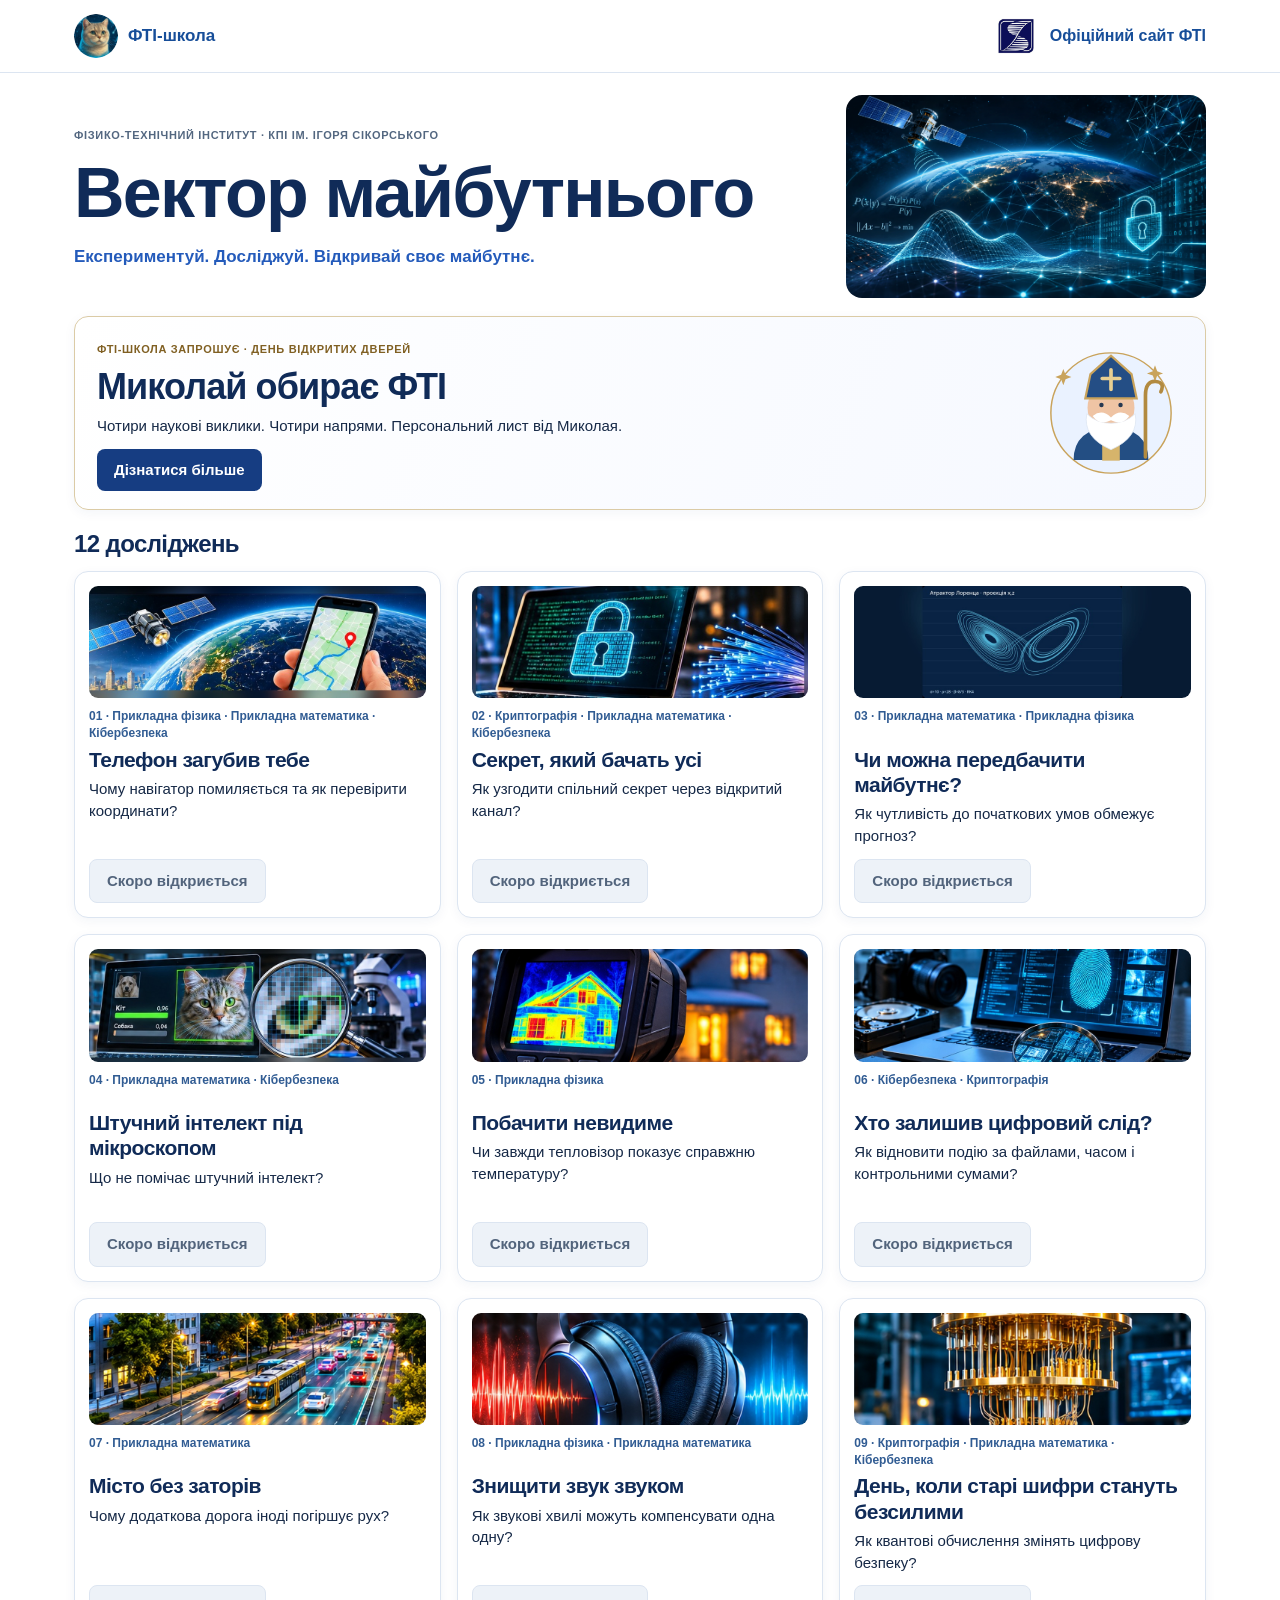
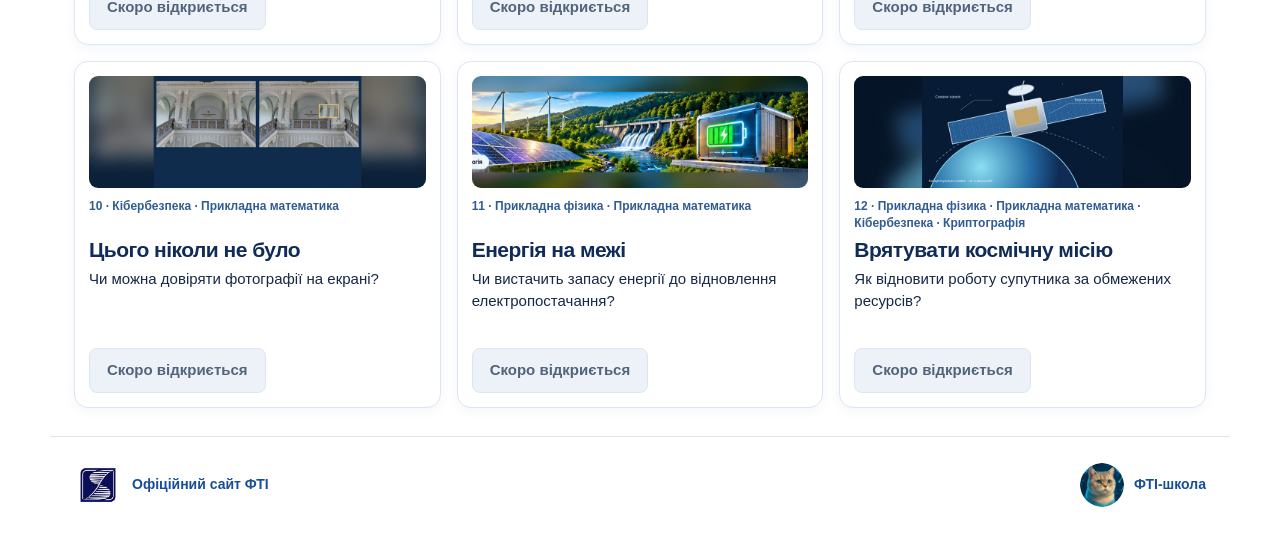
==== index.html @ 828499d8 "Add files via upload" ====
<!DOCTYPE html>

<html lang="uk"><head><meta charset="utf-8"/><meta content="width=device-width,initial-scale=1" name="viewport"/><title>ФТІ. Вектор майбутнього</title><link href="images/logo.jpg" rel="icon"/><style>*{box-sizing:border-box}html{scroll-behavior:smooth}body{margin:0;background:#fff;color:#152846;font:16px/1.65 "Segoe UI",Arial,sans-serif}img{display:block;max-width:100%;height:auto}main,header>div,footer{max-width:1180px;margin:auto;padding:24px}header{border-bottom:1px solid #dce5f1;background:#fff}header>div{display:flex;align-items:center;gap:14px;padding-block:12px}header img{width:52px;height:52px;object-fit:contain}header strong{font-size:17px}header a:last-child{margin-left:auto}a{color:#174e99;text-underline-offset:3px}h1,h2{line-height:1.2;letter-spacing:-.025em;color:#102b58}h1{font-size:clamp(32px,4.3vw,52px);margin:12px 0 18px}h2{font-size:24px;margin:0 0 12px}p{margin:8px 0 16px}small,.muted{color:#536780}small{font-size:11px;letter-spacing:.06em;font-weight:700}.hero{display:grid;grid-template-columns:minmax(0,1fr) minmax(0,1.15fr);align-items:center;gap:30px;padding:30px 0 42px}.hero>img{width:100%;max-height:310px;object-fit:cover;border-radius:16px}.hero p{font-size:19px}.hero strong{display:block;color:#245bbb;font-size:17px}.cards{display:grid;grid-template-columns:repeat(3,minmax(0,1fr));gap:20px}.card,section,details{border:1px solid #dce5f1;border-radius:14px;padding:22px;margin:20px 0;background:#fff}.card{margin:0;display:flex;flex-direction:column;min-width:0;box-shadow:0 4px 18px #173b7010}.card img{width:100%;height:145px;object-fit:cover;border-radius:9px}.card h2{font-size:21px}.card p{font-size:15px}.card a{margin-top:auto;align-self:flex-start}.btn,button{display:inline-block;background:#163d82;color:white;border:0;border-radius:8px;padding:10px 17px;text-decoration:none;font:600 15px/1.5 "Segoe UI",Arial,sans-serif;cursor:pointer}.btn:hover,button:hover{background:#245bbb}button:focus-visible,a:focus-visible,input:focus-visible,textarea:focus-visible{outline:3px solid #00a4d4;outline-offset:3px}label{display:block;margin:12px 0}input[type=range]{width:100%;accent-color:#245bbb}textarea{width:100%;min-height:100px;font:inherit;border:1px solid #9aadc6;border-radius:8px;padding:10px}canvas{display:block;width:100%;height:260px;background:#f2f7fc;border-radius:8px}#pix{image-rendering:pixelated;max-width:256px;height:auto}[hidden]{display:none!important}.value{font-size:2rem;font-weight:700;color:#164e99}summary{cursor:pointer;font-weight:700}.tag,.card .tag{font-size:12px;font-weight:650;color:#315c93;margin-top:12px}.closed{color:#64748b}.photo{width:100%;max-width:650px;max-height:250px;object-fit:cover;border-radius:12px}footer{border-top:1px solid #dce5f1;font-size:14px}table{border-collapse:collapse;font-size:14px;overflow-wrap:anywhere}th,td{padding:8px;border-bottom:1px solid #dce5f1}main:has(#hyp){max-width:920px}@media(max-width:850px){.cards{grid-template-columns:repeat(2,minmax(0,1fr))}.hero{gap:20px}}@media(max-width:560px){.hero,.cards{grid-template-columns:1fr}.hero{padding:15px 0 25px}.hero>img{max-height:220px}.card img{height:150px}main,footer{padding:16px}header>div{padding:10px 16px;flex-wrap:wrap}header img{width:42px;height:42px}header a:last-child{margin-left:0;font-size:13px}section,details,.card{padding:16px}h2{font-size:21px}}header>div,footer{display:flex;align-items:center;justify-content:space-between;gap:16px;flex-wrap:wrap}.brand,.official{display:flex;align-items:center;gap:10px;text-decoration:none;font-weight:650}.brand img,.official img{width:48px;height:48px;object-fit:contain;border-radius:8px}.hero{grid-template-columns:minmax(0,1.5fr) minmax(0,1fr)}.hero>img{max-width:420px;max-height:240px;object-fit:contain;justify-self:end}.directions{display:flex;flex-wrap:wrap;gap:8px;margin:18px 0}.directions span{border:1px solid #c8d9f0;background:#eef5ff;color:#163d82;padding:7px 13px;border-radius:9px;font-weight:650;font-size:14px}.card img{height:180px;object-fit:contain;background:#f5f8fc}.card .tag{letter-spacing:0;line-height:1.5}.card h2{margin-top:6px}@media(max-width:560px){.hero{grid-template-columns:1fr}.hero>img{justify-self:center;max-height:200px}.brand img,.official img{width:38px;height:38px}.official{font-size:13px}.card img{height:170px}}.brand img{width:44px;height:44px;object-fit:cover;border-radius:50%;flex-shrink:0}.hero h1{font-size:clamp(38px,5.8vw,70px);line-height:1.08;margin:14px 0 22px}.hero{grid-template-columns:minmax(0,1.7fr) minmax(0,1fr)}.hero>img{max-width:360px;max-height:225px}@media(max-width:560px){.hero{grid-template-columns:1fr}.hero h1{font-size:42px}.brand img{width:36px;height:36px}}
main{padding-top:10px;padding-bottom:28px}.hero{padding:12px 0 18px;gap:22px}.hero h1{margin:8px 0 12px}.hero+ h2{margin:0 0 12px}.cards{gap:16px;align-items:stretch;grid-auto-rows:1fr}.card{padding:14px;gap:0;display:flex;flex-direction:column}.card img{width:100%;height:auto;aspect-ratio:3/1;object-fit:cover;display:block;background:#eef4fb;border-radius:9px}.card .tag{margin:10px 0 5px;line-height:1.4;min-height:2.8em}.card h2{margin:0 0 6px;line-height:1.2}.card p:not(.tag){margin:0 0 12px;line-height:1.45}.card .btn{margin-top:auto}.card{box-shadow:0 3px 12px #173b700d}@media(max-width:560px){main{padding:12px 16px 20px}.hero{padding:8px 0 16px;gap:12px}.cards{grid-auto-rows:auto;gap:12px}.card img{height:auto;aspect-ratio:3/1}.card .tag{min-height:0}.card{padding:12px}.hero h1{margin:6px 0 10px}}
 .invitation{display:grid;grid-template-columns:minmax(0,1fr) 145px;align-items:center;gap:16px;margin:0 0 20px;padding:18px 22px;border:1px solid #dbcba6;border-radius:14px;background:linear-gradient(110deg,#fff,#f5f8ff);box-shadow:0 3px 12px #173b700d}.invitation h2{font-size:clamp(25px,3.5vw,36px);margin:4px 0 6px}.invitation p{margin:0 0 10px;font-size:15px}.invitation small{color:#806023}.invitation img{width:140px;height:132px;object-fit:contain;justify-self:center}.upcoming{background:#edf2f8;color:#52647c;border:1px solid #dce5f1;cursor:default;align-self:flex-start}.upcoming:hover{background:#edf2f8}.card .upcoming{margin-top:auto}@media(max-width:560px){.invitation{grid-template-columns:minmax(0,1fr) 82px;padding:14px;gap:8px}.invitation img{width:82px;height:90px}.invitation h2{font-size:25px}.invitation p{font-size:14px}}</style></head><body><header><div><a class="brand" href="https://t.me/iptschool"><img alt="Котик ФТІ-школи" src="images/fti-cat-avatar.png"/><strong>ФТІ-школа</strong></a><a class="official" href="https://ipt.kpi.ua"><img alt="" src="images/logo.jpg"/>Офіційний сайт ФТІ</a></div></header><main><div class="hero"><div><small>ФІЗИКО-ТЕХНІЧНИЙ ІНСТИТУТ · КПІ ІМ. ІГОРЯ СІКОРСЬКОГО</small><h1>Вектор майбутнього</h1><strong>Експериментуй. Досліджуй. Відкривай своє майбутнє.</strong></div><img alt="Наукові технології" src="images/hero.png"/></div><section aria-labelledby="invite-title" class="invitation"><div><small>ФТІ-ШКОЛА ЗАПРОШУЄ · ДЕНЬ ВІДКРИТИХ ДВЕРЕЙ</small><h2 id="invite-title">Миколай обирає ФТІ</h2><p>Чотири наукові виклики. Чотири напрями. Персональний лист від Миколая.</p><a class="btn" href="open-day/">Дізнатися більше</a></div><img alt="Святий Миколай" src="open-day/images/nicholas.svg"/></section><h2>12 досліджень</h2><div class="cards"><article class="card"><img alt="Телефон загубив тебе" height="300" loading="lazy" src="images/cards/01.jpg" width="900"/><p class="tag">01 · Прикладна фізика · Прикладна математика · Кібербезпека</p><h2>Телефон загубив тебе</h2><p>Чому навігатор помиляється та як перевірити координати?</p><span aria-disabled="true" class="btn upcoming">Скоро відкриється</span></article><article class="card"><img alt="Секрет, який бачать усі" height="300" loading="lazy" src="images/cards/02.jpg" width="900"/><p class="tag">02 · Криптографія · Прикладна математика · Кібербезпека</p><h2>Секрет, який бачать усі</h2><p>Як узгодити спільний секрет через відкритий канал?</p><span aria-disabled="true" class="btn upcoming">Скоро відкриється</span></article><article class="card"><img alt="Чи можна передбачити майбутнє?" height="300" loading="lazy" src="images/cards/03.jpg" width="900"/><p class="tag">03 · Прикладна математика · Прикладна фізика</p><h2>Чи можна передбачити майбутнє?</h2><p>Як чутливість до початкових умов обмежує прогноз?</p><span aria-disabled="true" class="btn upcoming">Скоро відкриється</span></article><article class="card"><img alt="Штучний інтелект під мікроскопом" height="300" loading="lazy" src="images/cards/04.jpg" width="900"/><p class="tag">04 · Прикладна математика · Кібербезпека</p><h2>Штучний інтелект під мікроскопом</h2><p>Що не помічає штучний інтелект?</p><span aria-disabled="true" class="btn upcoming">Скоро відкриється</span></article><article class="card"><img alt="Побачити невидиме" height="300" loading="lazy" src="images/cards/05.jpg" width="900"/><p class="tag">05 · Прикладна фізика</p><h2>Побачити невидиме</h2><p>Чи завжди тепловізор показує справжню температуру?</p><span aria-disabled="true" class="btn upcoming">Скоро відкриється</span></article><article class="card"><img alt="Хто залишив цифровий слід?" height="300" loading="lazy" src="images/cards/06.jpg" width="900"/><p class="tag">06 · Кібербезпека · Криптографія</p><h2>Хто залишив цифровий слід?</h2><p>Як відновити подію за файлами, часом і контрольними сумами?</p><span aria-disabled="true" class="btn upcoming">Скоро відкриється</span></article><article class="card"><img alt="Місто без заторів" height="300" loading="lazy" src="images/cards/07.jpg" width="900"/><p class="tag">07 · Прикладна математика</p><h2>Місто без заторів</h2><p>Чому додаткова дорога іноді погіршує рух?</p><span aria-disabled="true" class="btn upcoming">Скоро відкриється</span></article><article class="card"><img alt="Знищити звук звуком" height="300" loading="lazy" src="images/cards/08.jpg" width="900"/><p class="tag">08 · Прикладна фізика · Прикладна математика</p><h2>Знищити звук звуком</h2><p>Як звукові хвилі можуть компенсувати одна одну?</p><span aria-disabled="true" class="btn upcoming">Скоро відкриється</span></article><article class="card"><img alt="День, коли старі шифри стануть безсилими" height="300" loading="lazy" src="images/cards/09.jpg" width="900"/><p class="tag">09 · Криптографія · Прикладна математика · Кібербезпека</p><h2>День, коли старі шифри стануть безсилими</h2><p>Як квантові обчислення змінять цифрову безпеку?</p><span aria-disabled="true" class="btn upcoming">Скоро відкриється</span></article><article class="card"><img alt="Цього ніколи не було" height="300" loading="lazy" src="images/cards/10.jpg" width="900"/><p class="tag">10 · Кібербезпека · Прикладна математика</p><h2>Цього ніколи не було</h2><p>Чи можна довіряти фотографії на екрані?</p><span aria-disabled="true" class="btn upcoming">Скоро відкриється</span></article><article class="card"><img alt="Енергія на межі" height="300" loading="lazy" src="images/cards/11.jpg" width="900"/><p class="tag">11 · Прикладна фізика · Прикладна математика</p><h2>Енергія на межі</h2><p>Чи вистачить запасу енергії до відновлення електропостачання?</p><span aria-disabled="true" class="btn upcoming">Скоро відкриється</span></article><article class="card"><img alt="Врятувати космічну місію" height="300" loading="lazy" src="images/cards/12.jpg" width="900"/><p class="tag">12 · Прикладна фізика · Прикладна математика · Кібербезпека · Криптографія</p><h2>Врятувати космічну місію</h2><p>Як відновити роботу супутника за обмежених ресурсів?</p><span aria-disabled="true" class="btn upcoming">Скоро відкриється</span></article></div></main><footer><a class="official" href="https://ipt.kpi.ua"><img alt="" src="images/logo.jpg"/>Офіційний сайт ФТІ</a><a class="brand" href="https://t.me/iptschool"><img alt="Котик ФТІ-школи" src="images/fti-cat-avatar.png"/>ФТІ-школа</a></footer></body></html>
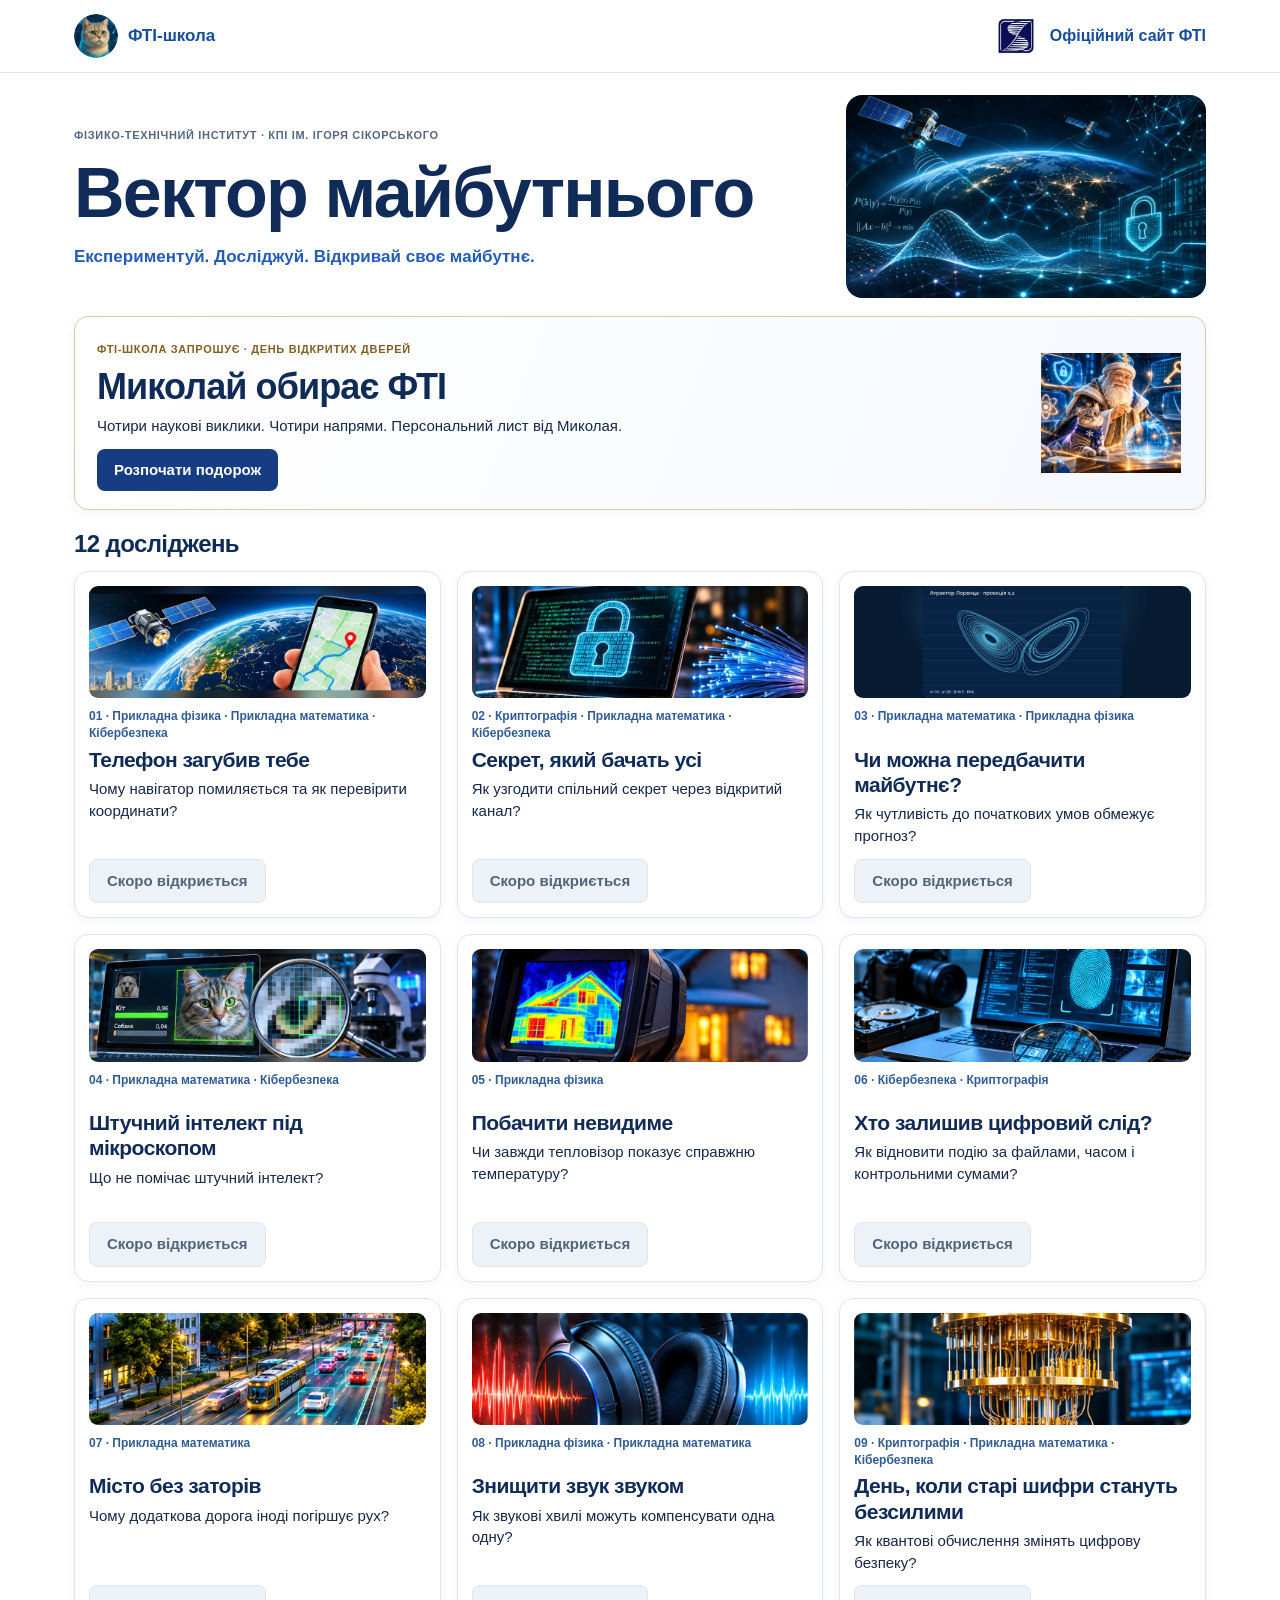
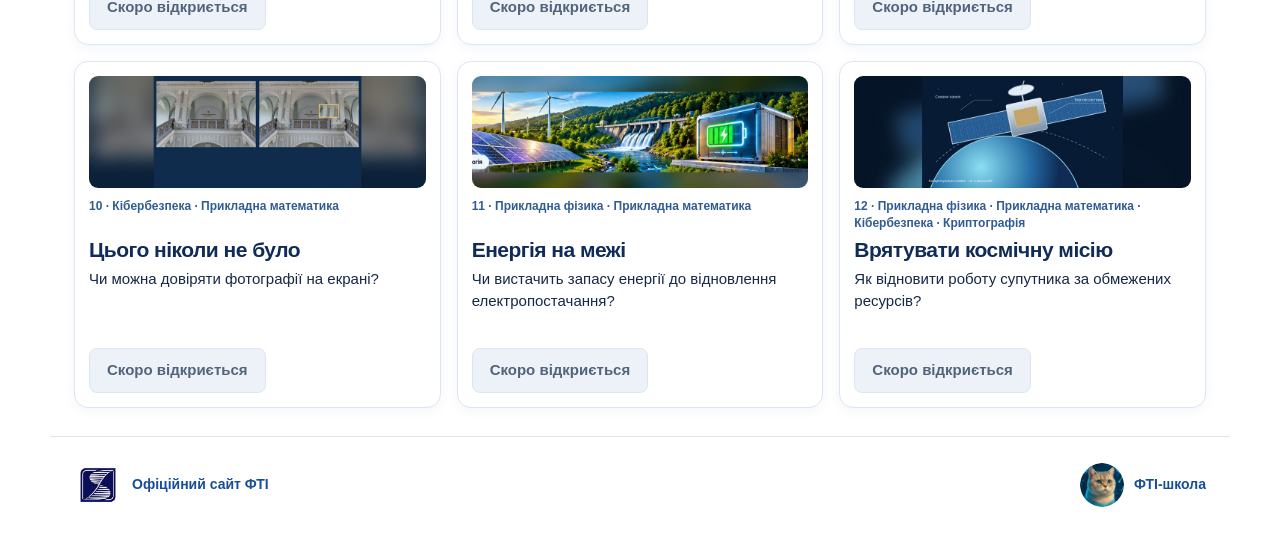
==== commit a48a65a8: "Add files via upload" ====
--- a/index.html
+++ b/index.html
@@ -2,4 +2,4 @@
 
 <html lang="uk"><head><meta charset="utf-8"/><meta content="width=device-width,initial-scale=1" name="viewport"/><title>ФТІ. Вектор майбутнього</title><link href="images/logo.jpg" rel="icon"/><style>*{box-sizing:border-box}html{scroll-behavior:smooth}body{margin:0;background:#fff;color:#152846;font:16px/1.65 "Segoe UI",Arial,sans-serif}img{display:block;max-width:100%;height:auto}main,header>div,footer{max-width:1180px;margin:auto;padding:24px}header{border-bottom:1px solid #dce5f1;background:#fff}header>div{display:flex;align-items:center;gap:14px;padding-block:12px}header img{width:52px;height:52px;object-fit:contain}header strong{font-size:17px}header a:last-child{margin-left:auto}a{color:#174e99;text-underline-offset:3px}h1,h2{line-height:1.2;letter-spacing:-.025em;color:#102b58}h1{font-size:clamp(32px,4.3vw,52px);margin:12px 0 18px}h2{font-size:24px;margin:0 0 12px}p{margin:8px 0 16px}small,.muted{color:#536780}small{font-size:11px;letter-spacing:.06em;font-weight:700}.hero{display:grid;grid-template-columns:minmax(0,1fr) minmax(0,1.15fr);align-items:center;gap:30px;padding:30px 0 42px}.hero>img{width:100%;max-height:310px;object-fit:cover;border-radius:16px}.hero p{font-size:19px}.hero strong{display:block;color:#245bbb;font-size:17px}.cards{display:grid;grid-template-columns:repeat(3,minmax(0,1fr));gap:20px}.card,section,details{border:1px solid #dce5f1;border-radius:14px;padding:22px;margin:20px 0;background:#fff}.card{margin:0;display:flex;flex-direction:column;min-width:0;box-shadow:0 4px 18px #173b7010}.card img{width:100%;height:145px;object-fit:cover;border-radius:9px}.card h2{font-size:21px}.card p{font-size:15px}.card a{margin-top:auto;align-self:flex-start}.btn,button{display:inline-block;background:#163d82;color:white;border:0;border-radius:8px;padding:10px 17px;text-decoration:none;font:600 15px/1.5 "Segoe UI",Arial,sans-serif;cursor:pointer}.btn:hover,button:hover{background:#245bbb}button:focus-visible,a:focus-visible,input:focus-visible,textarea:focus-visible{outline:3px solid #00a4d4;outline-offset:3px}label{display:block;margin:12px 0}input[type=range]{width:100%;accent-color:#245bbb}textarea{width:100%;min-height:100px;font:inherit;border:1px solid #9aadc6;border-radius:8px;padding:10px}canvas{display:block;width:100%;height:260px;background:#f2f7fc;border-radius:8px}#pix{image-rendering:pixelated;max-width:256px;height:auto}[hidden]{display:none!important}.value{font-size:2rem;font-weight:700;color:#164e99}summary{cursor:pointer;font-weight:700}.tag,.card .tag{font-size:12px;font-weight:650;color:#315c93;margin-top:12px}.closed{color:#64748b}.photo{width:100%;max-width:650px;max-height:250px;object-fit:cover;border-radius:12px}footer{border-top:1px solid #dce5f1;font-size:14px}table{border-collapse:collapse;font-size:14px;overflow-wrap:anywhere}th,td{padding:8px;border-bottom:1px solid #dce5f1}main:has(#hyp){max-width:920px}@media(max-width:850px){.cards{grid-template-columns:repeat(2,minmax(0,1fr))}.hero{gap:20px}}@media(max-width:560px){.hero,.cards{grid-template-columns:1fr}.hero{padding:15px 0 25px}.hero>img{max-height:220px}.card img{height:150px}main,footer{padding:16px}header>div{padding:10px 16px;flex-wrap:wrap}header img{width:42px;height:42px}header a:last-child{margin-left:0;font-size:13px}section,details,.card{padding:16px}h2{font-size:21px}}header>div,footer{display:flex;align-items:center;justify-content:space-between;gap:16px;flex-wrap:wrap}.brand,.official{display:flex;align-items:center;gap:10px;text-decoration:none;font-weight:650}.brand img,.official img{width:48px;height:48px;object-fit:contain;border-radius:8px}.hero{grid-template-columns:minmax(0,1.5fr) minmax(0,1fr)}.hero>img{max-width:420px;max-height:240px;object-fit:contain;justify-self:end}.directions{display:flex;flex-wrap:wrap;gap:8px;margin:18px 0}.directions span{border:1px solid #c8d9f0;background:#eef5ff;color:#163d82;padding:7px 13px;border-radius:9px;font-weight:650;font-size:14px}.card img{height:180px;object-fit:contain;background:#f5f8fc}.card .tag{letter-spacing:0;line-height:1.5}.card h2{margin-top:6px}@media(max-width:560px){.hero{grid-template-columns:1fr}.hero>img{justify-self:center;max-height:200px}.brand img,.official img{width:38px;height:38px}.official{font-size:13px}.card img{height:170px}}.brand img{width:44px;height:44px;object-fit:cover;border-radius:50%;flex-shrink:0}.hero h1{font-size:clamp(38px,5.8vw,70px);line-height:1.08;margin:14px 0 22px}.hero{grid-template-columns:minmax(0,1.7fr) minmax(0,1fr)}.hero>img{max-width:360px;max-height:225px}@media(max-width:560px){.hero{grid-template-columns:1fr}.hero h1{font-size:42px}.brand img{width:36px;height:36px}}
 main{padding-top:10px;padding-bottom:28px}.hero{padding:12px 0 18px;gap:22px}.hero h1{margin:8px 0 12px}.hero+ h2{margin:0 0 12px}.cards{gap:16px;align-items:stretch;grid-auto-rows:1fr}.card{padding:14px;gap:0;display:flex;flex-direction:column}.card img{width:100%;height:auto;aspect-ratio:3/1;object-fit:cover;display:block;background:#eef4fb;border-radius:9px}.card .tag{margin:10px 0 5px;line-height:1.4;min-height:2.8em}.card h2{margin:0 0 6px;line-height:1.2}.card p:not(.tag){margin:0 0 12px;line-height:1.45}.card .btn{margin-top:auto}.card{box-shadow:0 3px 12px #173b700d}@media(max-width:560px){main{padding:12px 16px 20px}.hero{padding:8px 0 16px;gap:12px}.cards{grid-auto-rows:auto;gap:12px}.card img{height:auto;aspect-ratio:3/1}.card .tag{min-height:0}.card{padding:12px}.hero h1{margin:6px 0 10px}}
- .invitation{display:grid;grid-template-columns:minmax(0,1fr) 145px;align-items:center;gap:16px;margin:0 0 20px;padding:18px 22px;border:1px solid #dbcba6;border-radius:14px;background:linear-gradient(110deg,#fff,#f5f8ff);box-shadow:0 3px 12px #173b700d}.invitation h2{font-size:clamp(25px,3.5vw,36px);margin:4px 0 6px}.invitation p{margin:0 0 10px;font-size:15px}.invitation small{color:#806023}.invitation img{width:140px;height:132px;object-fit:contain;justify-self:center}.upcoming{background:#edf2f8;color:#52647c;border:1px solid #dce5f1;cursor:default;align-self:flex-start}.upcoming:hover{background:#edf2f8}.card .upcoming{margin-top:auto}@media(max-width:560px){.invitation{grid-template-columns:minmax(0,1fr) 82px;padding:14px;gap:8px}.invitation img{width:82px;height:90px}.invitation h2{font-size:25px}.invitation p{font-size:14px}}</style></head><body><header><div><a class="brand" href="https://t.me/iptschool"><img alt="Котик ФТІ-школи" src="images/fti-cat-avatar.png"/><strong>ФТІ-школа</strong></a><a class="official" href="https://ipt.kpi.ua"><img alt="" src="images/logo.jpg"/>Офіційний сайт ФТІ</a></div></header><main><div class="hero"><div><small>ФІЗИКО-ТЕХНІЧНИЙ ІНСТИТУТ · КПІ ІМ. ІГОРЯ СІКОРСЬКОГО</small><h1>Вектор майбутнього</h1><strong>Експериментуй. Досліджуй. Відкривай своє майбутнє.</strong></div><img alt="Наукові технології" src="images/hero.png"/></div><section aria-labelledby="invite-title" class="invitation"><div><small>ФТІ-ШКОЛА ЗАПРОШУЄ · ДЕНЬ ВІДКРИТИХ ДВЕРЕЙ</small><h2 id="invite-title">Миколай обирає ФТІ</h2><p>Чотири наукові виклики. Чотири напрями. Персональний лист від Миколая.</p><a class="btn" href="open-day/">Дізнатися більше</a></div><img alt="Святий Миколай" src="open-day/images/nicholas.svg"/></section><h2>12 досліджень</h2><div class="cards"><article class="card"><img alt="Телефон загубив тебе" height="300" loading="lazy" src="images/cards/01.jpg" width="900"/><p class="tag">01 · Прикладна фізика · Прикладна математика · Кібербезпека</p><h2>Телефон загубив тебе</h2><p>Чому навігатор помиляється та як перевірити координати?</p><span aria-disabled="true" class="btn upcoming">Скоро відкриється</span></article><article class="card"><img alt="Секрет, який бачать усі" height="300" loading="lazy" src="images/cards/02.jpg" width="900"/><p class="tag">02 · Криптографія · Прикладна математика · Кібербезпека</p><h2>Секрет, який бачать усі</h2><p>Як узгодити спільний секрет через відкритий канал?</p><span aria-disabled="true" class="btn upcoming">Скоро відкриється</span></article><article class="card"><img alt="Чи можна передбачити майбутнє?" height="300" loading="lazy" src="images/cards/03.jpg" width="900"/><p class="tag">03 · Прикладна математика · Прикладна фізика</p><h2>Чи можна передбачити майбутнє?</h2><p>Як чутливість до початкових умов обмежує прогноз?</p><span aria-disabled="true" class="btn upcoming">Скоро відкриється</span></article><article class="card"><img alt="Штучний інтелект під мікроскопом" height="300" loading="lazy" src="images/cards/04.jpg" width="900"/><p class="tag">04 · Прикладна математика · Кібербезпека</p><h2>Штучний інтелект під мікроскопом</h2><p>Що не помічає штучний інтелект?</p><span aria-disabled="true" class="btn upcoming">Скоро відкриється</span></article><article class="card"><img alt="Побачити невидиме" height="300" loading="lazy" src="images/cards/05.jpg" width="900"/><p class="tag">05 · Прикладна фізика</p><h2>Побачити невидиме</h2><p>Чи завжди тепловізор показує справжню температуру?</p><span aria-disabled="true" class="btn upcoming">Скоро відкриється</span></article><article class="card"><img alt="Хто залишив цифровий слід?" height="300" loading="lazy" src="images/cards/06.jpg" width="900"/><p class="tag">06 · Кібербезпека · Криптографія</p><h2>Хто залишив цифровий слід?</h2><p>Як відновити подію за файлами, часом і контрольними сумами?</p><span aria-disabled="true" class="btn upcoming">Скоро відкриється</span></article><article class="card"><img alt="Місто без заторів" height="300" loading="lazy" src="images/cards/07.jpg" width="900"/><p class="tag">07 · Прикладна математика</p><h2>Місто без заторів</h2><p>Чому додаткова дорога іноді погіршує рух?</p><span aria-disabled="true" class="btn upcoming">Скоро відкриється</span></article><article class="card"><img alt="Знищити звук звуком" height="300" loading="lazy" src="images/cards/08.jpg" width="900"/><p class="tag">08 · Прикладна фізика · Прикладна математика</p><h2>Знищити звук звуком</h2><p>Як звукові хвилі можуть компенсувати одна одну?</p><span aria-disabled="true" class="btn upcoming">Скоро відкриється</span></article><article class="card"><img alt="День, коли старі шифри стануть безсилими" height="300" loading="lazy" src="images/cards/09.jpg" width="900"/><p class="tag">09 · Криптографія · Прикладна математика · Кібербезпека</p><h2>День, коли старі шифри стануть безсилими</h2><p>Як квантові обчислення змінять цифрову безпеку?</p><span aria-disabled="true" class="btn upcoming">Скоро відкриється</span></article><article class="card"><img alt="Цього ніколи не було" height="300" loading="lazy" src="images/cards/10.jpg" width="900"/><p class="tag">10 · Кібербезпека · Прикладна математика</p><h2>Цього ніколи не було</h2><p>Чи можна довіряти фотографії на екрані?</p><span aria-disabled="true" class="btn upcoming">Скоро відкриється</span></article><article class="card"><img alt="Енергія на межі" height="300" loading="lazy" src="images/cards/11.jpg" width="900"/><p class="tag">11 · Прикладна фізика · Прикладна математика</p><h2>Енергія на межі</h2><p>Чи вистачить запасу енергії до відновлення електропостачання?</p><span aria-disabled="true" class="btn upcoming">Скоро відкриється</span></article><article class="card"><img alt="Врятувати космічну місію" height="300" loading="lazy" src="images/cards/12.jpg" width="900"/><p class="tag">12 · Прикладна фізика · Прикладна математика · Кібербезпека · Криптографія</p><h2>Врятувати космічну місію</h2><p>Як відновити роботу супутника за обмежених ресурсів?</p><span aria-disabled="true" class="btn upcoming">Скоро відкриється</span></article></div></main><footer><a class="official" href="https://ipt.kpi.ua"><img alt="" src="images/logo.jpg"/>Офіційний сайт ФТІ</a><a class="brand" href="https://t.me/iptschool"><img alt="Котик ФТІ-школи" src="images/fti-cat-avatar.png"/>ФТІ-школа</a></footer></body></html>+ .invitation{display:grid;grid-template-columns:minmax(0,1fr) 145px;align-items:center;gap:16px;margin:0 0 20px;padding:18px 22px;border:1px solid #dbcba6;border-radius:14px;background:linear-gradient(110deg,#fff,#f5f8ff);box-shadow:0 3px 12px #173b700d}.invitation h2{font-size:clamp(25px,3.5vw,36px);margin:4px 0 6px}.invitation p{margin:0 0 10px;font-size:15px}.invitation small{color:#806023}.invitation img{width:140px;height:132px;object-fit:contain;justify-self:center}.upcoming{background:#edf2f8;color:#52647c;border:1px solid #dce5f1;cursor:default;align-self:flex-start}.upcoming:hover{background:#edf2f8}.card .upcoming{margin-top:auto}@media(max-width:560px){.invitation{grid-template-columns:minmax(0,1fr) 82px;padding:14px;gap:8px}.invitation img{width:82px;height:90px}.invitation h2{font-size:25px}.invitation p{font-size:14px}}</style></head><body><header><div><a class="brand" href="https://t.me/iptschool"><img alt="Котик ФТІ-школи" src="images/fti-cat-avatar.png"/><strong>ФТІ-школа</strong></a><a class="official" href="https://ipt.kpi.ua"><img alt="" src="images/logo.jpg"/>Офіційний сайт ФТІ</a></div></header><main><div class="hero"><div><small>ФІЗИКО-ТЕХНІЧНИЙ ІНСТИТУТ · КПІ ІМ. ІГОРЯ СІКОРСЬКОГО</small><h1>Вектор майбутнього</h1><strong>Експериментуй. Досліджуй. Відкривай своє майбутнє.</strong></div><img alt="Наукові технології" src="images/hero.png"/></div><section aria-labelledby="invite-title" class="invitation"><div><small>ФТІ-ШКОЛА ЗАПРОШУЄ · ДЕНЬ ВІДКРИТИХ ДВЕРЕЙ</small><h2 id="invite-title">Миколай обирає ФТІ</h2><p>Чотири наукові виклики. Чотири напрями. Персональний лист від Миколая.</p><a class="btn" href="open-day/">Розпочати подорож</a></div><img alt="Святий Миколай" src="open-day/images/nicholas-card.jpg"/></section><h2>12 досліджень</h2><div class="cards"><article class="card"><img alt="Телефон загубив тебе" height="300" loading="lazy" src="images/cards/01.jpg" width="900"/><p class="tag">01 · Прикладна фізика · Прикладна математика · Кібербезпека</p><h2>Телефон загубив тебе</h2><p>Чому навігатор помиляється та як перевірити координати?</p><span aria-disabled="true" class="btn upcoming">Скоро відкриється</span></article><article class="card"><img alt="Секрет, який бачать усі" height="300" loading="lazy" src="images/cards/02.jpg" width="900"/><p class="tag">02 · Криптографія · Прикладна математика · Кібербезпека</p><h2>Секрет, який бачать усі</h2><p>Як узгодити спільний секрет через відкритий канал?</p><span aria-disabled="true" class="btn upcoming">Скоро відкриється</span></article><article class="card"><img alt="Чи можна передбачити майбутнє?" height="300" loading="lazy" src="images/cards/03.jpg" width="900"/><p class="tag">03 · Прикладна математика · Прикладна фізика</p><h2>Чи можна передбачити майбутнє?</h2><p>Як чутливість до початкових умов обмежує прогноз?</p><span aria-disabled="true" class="btn upcoming">Скоро відкриється</span></article><article class="card"><img alt="Штучний інтелект під мікроскопом" height="300" loading="lazy" src="images/cards/04.jpg" width="900"/><p class="tag">04 · Прикладна математика · Кібербезпека</p><h2>Штучний інтелект під мікроскопом</h2><p>Що не помічає штучний інтелект?</p><span aria-disabled="true" class="btn upcoming">Скоро відкриється</span></article><article class="card"><img alt="Побачити невидиме" height="300" loading="lazy" src="images/cards/05.jpg" width="900"/><p class="tag">05 · Прикладна фізика</p><h2>Побачити невидиме</h2><p>Чи завжди тепловізор показує справжню температуру?</p><span aria-disabled="true" class="btn upcoming">Скоро відкриється</span></article><article class="card"><img alt="Хто залишив цифровий слід?" height="300" loading="lazy" src="images/cards/06.jpg" width="900"/><p class="tag">06 · Кібербезпека · Криптографія</p><h2>Хто залишив цифровий слід?</h2><p>Як відновити подію за файлами, часом і контрольними сумами?</p><span aria-disabled="true" class="btn upcoming">Скоро відкриється</span></article><article class="card"><img alt="Місто без заторів" height="300" loading="lazy" src="images/cards/07.jpg" width="900"/><p class="tag">07 · Прикладна математика</p><h2>Місто без заторів</h2><p>Чому додаткова дорога іноді погіршує рух?</p><span aria-disabled="true" class="btn upcoming">Скоро відкриється</span></article><article class="card"><img alt="Знищити звук звуком" height="300" loading="lazy" src="images/cards/08.jpg" width="900"/><p class="tag">08 · Прикладна фізика · Прикладна математика</p><h2>Знищити звук звуком</h2><p>Як звукові хвилі можуть компенсувати одна одну?</p><span aria-disabled="true" class="btn upcoming">Скоро відкриється</span></article><article class="card"><img alt="День, коли старі шифри стануть безсилими" height="300" loading="lazy" src="images/cards/09.jpg" width="900"/><p class="tag">09 · Криптографія · Прикладна математика · Кібербезпека</p><h2>День, коли старі шифри стануть безсилими</h2><p>Як квантові обчислення змінять цифрову безпеку?</p><span aria-disabled="true" class="btn upcoming">Скоро відкриється</span></article><article class="card"><img alt="Цього ніколи не було" height="300" loading="lazy" src="images/cards/10.jpg" width="900"/><p class="tag">10 · Кібербезпека · Прикладна математика</p><h2>Цього ніколи не було</h2><p>Чи можна довіряти фотографії на екрані?</p><span aria-disabled="true" class="btn upcoming">Скоро відкриється</span></article><article class="card"><img alt="Енергія на межі" height="300" loading="lazy" src="images/cards/11.jpg" width="900"/><p class="tag">11 · Прикладна фізика · Прикладна математика</p><h2>Енергія на межі</h2><p>Чи вистачить запасу енергії до відновлення електропостачання?</p><span aria-disabled="true" class="btn upcoming">Скоро відкриється</span></article><article class="card"><img alt="Врятувати космічну місію" height="300" loading="lazy" src="images/cards/12.jpg" width="900"/><p class="tag">12 · Прикладна фізика · Прикладна математика · Кібербезпека · Криптографія</p><h2>Врятувати космічну місію</h2><p>Як відновити роботу супутника за обмежених ресурсів?</p><span aria-disabled="true" class="btn upcoming">Скоро відкриється</span></article></div></main><footer><a class="official" href="https://ipt.kpi.ua"><img alt="" src="images/logo.jpg"/>Офіційний сайт ФТІ</a><a class="brand" href="https://t.me/iptschool"><img alt="Котик ФТІ-школи" src="images/fti-cat-avatar.png"/>ФТІ-школа</a></footer></body></html>
